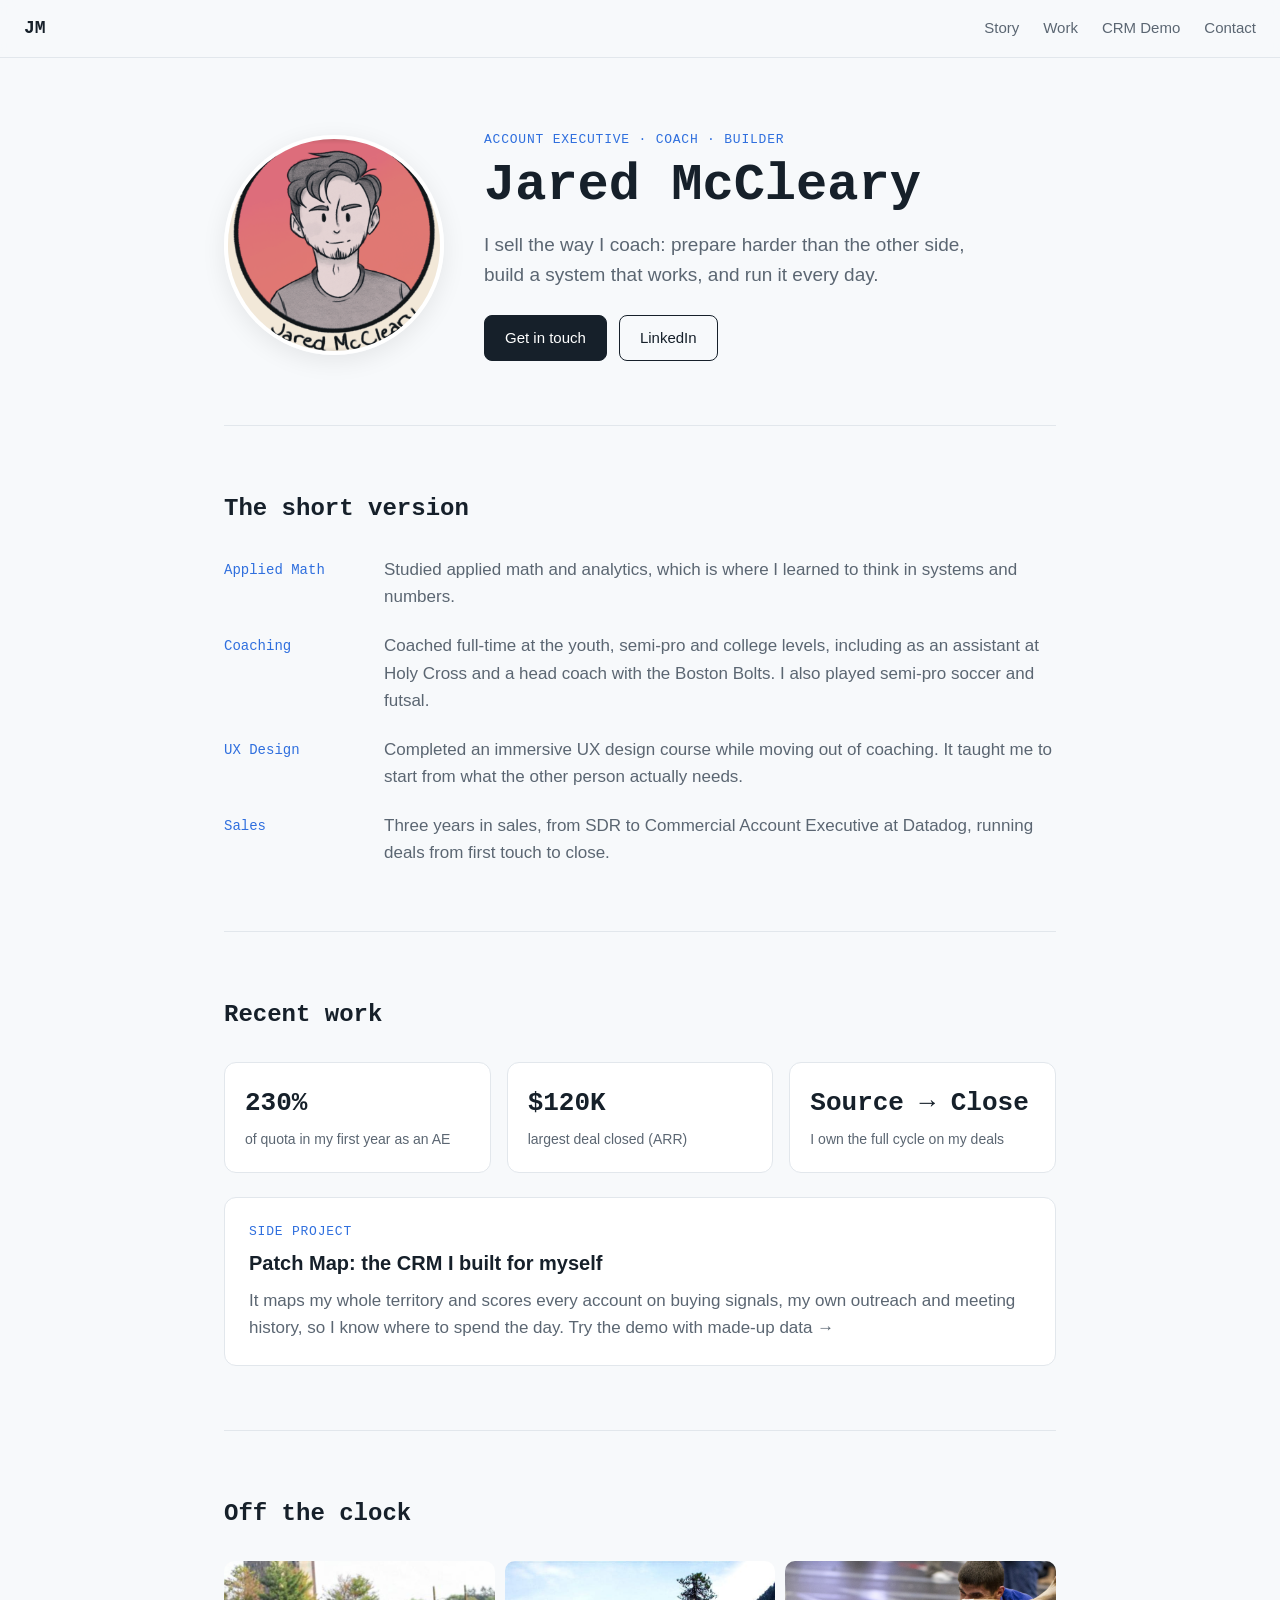
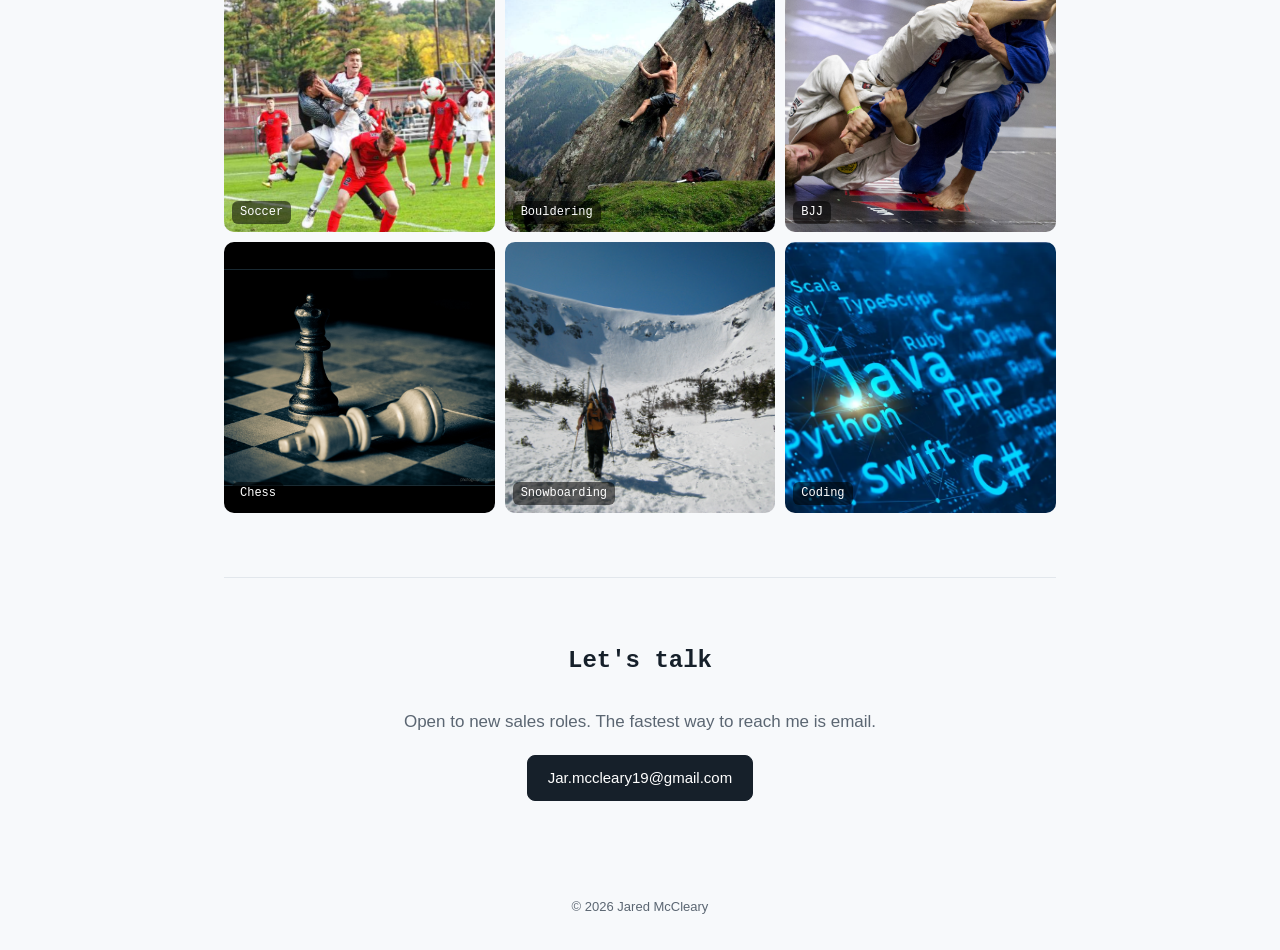
==== index.html @ 255478f6 "Update index.html" ====
<!DOCTYPE html>
<html lang="en">
<head>
  <meta charset="UTF-8">
  <meta name="viewport" content="width=device-width, initial-scale=1.0">
  <title>Jared McCleary</title>
  <meta name="description" content="Jared McCleary: Account Executive, former soccer coach, applied math grad.">
  <link rel="icon" href="OGLOGO.png">
  <link rel="stylesheet" href="style.css">
  <script src="Website.js" defer></script>
</head>
<body>

  <nav class="nav" id="nav">
    <a href="#top" class="nav-name">JM</a>
    <button class="nav-toggle" aria-label="Menu" onclick="toggleNav()">&#9776;</button>
    <div class="nav-links">
      <a href="#story">Story</a>
      <a href="#work">Work</a>
      <a href="crm-demo.html">CRM Demo</a>
      <a href="#contact">Contact</a>
    </div>
  </nav>

  <main id="top">

    <!-- HERO -->
    <section class="hero">
      <img class="hero-photo" src="CartoonHeadshot.png" alt="Jared McCleary">
      <div>
        <p class="eyebrow">Account Executive · Coach · Builder</p>
        <h1>Jared McCleary</h1>
        <p class="lede">
          I sell the way I coach: prepare harder than the other side,
          build a system that works, and run it every day.
        </p>
        <div class="hero-actions">
          <a class="btn" href="#contact">Get in touch</a>
          <!-- Replace with your LinkedIn URL -->
          <a class="btn btn-ghost" href="https://www.linkedin.com/in/jaredmccleary/" target="_blank" rel="noopener">LinkedIn</a>
        </div>
      </div>
    </section>

    <!-- STORY -->
    <section id="story" class="section">
      <h2>The short version</h2>
      <ol class="timeline">
        <li>
          <span class="tl-label">Applied Math</span>
          <p>Studied applied math and analytics, which is where I learned to think in systems and numbers.</p>
        </li>
        <li>
          <span class="tl-label">Coaching</span>
          <p>Coached full-time at the youth, semi-pro and college levels, including as an assistant at Holy Cross and a head coach with the Boston Bolts. I also played semi-pro soccer and futsal.</p>
        </li>
        <li>
          <span class="tl-label">UX Design</span>
          <p>Completed an immersive UX design course while moving out of coaching. It taught me to start from what the other person actually needs.</p>
        </li>
        <li>
          <span class="tl-label">Sales</span>
          <p>Three years in sales, from SDR to Commercial Account Executive at Datadog, running deals from first touch to close.</p>
        </li>
      </ol>
    </section>

    <!-- WORK -->
    <section id="work" class="section">
      <h2>Recent work</h2>
      <div class="stats">
        <div class="stat"><span class="stat-num">230%</span><span class="stat-label">of quota in my first year as an AE</span></div>
        <div class="stat"><span class="stat-num">$120K</span><span class="stat-label">largest deal closed (ARR)</span></div>
        <div class="stat"><span class="stat-num">Source → Close</span><span class="stat-label">I own the full cycle on my deals</span></div>
      </div>

      <a class="project" href="crm-demo.html">
        <div>
          <p class="eyebrow">Side project</p>
          <h3>Patch Map: the CRM I built for myself</h3>
          <p>It maps my whole territory and scores every account on buying signals, my own outreach and meeting history, so I know where to spend the day. Try the demo with made-up data &rarr;</p>
        </div>
      </a>
    </section>

    <!-- OFF THE CLOCK -->
    <section class="section">
      <h2>Off the clock</h2>
      <div class="gallery">
        <figure class="hover-video">
          <img src="soccer.jpeg" alt="Soccer">
          <video src="soccer.mp4" muted loop playsinline preload="none"></video>
          <figcaption>Soccer</figcaption>
        </figure>
        <figure><img src="Bouldering.jpg" alt="Bouldering"><figcaption>Bouldering</figcaption></figure>
        <figure><img src="BJJ.jpg" alt="Brazilian jiu-jitsu"><figcaption>BJJ</figcaption></figure>
        <figure><img src="checkmate.jpg" alt="Chess"><figcaption>Chess</figcaption></figure>
        <figure><img src="TuckerMans.jpeg" alt="Tuckerman Ravine"><figcaption>Snowboarding</figcaption></figure>
        <figure><img src="coding.webp" alt="Coding"><figcaption>Coding</figcaption></figure>
      </div>
    </section>

    <!-- CONTACT -->
    <section id="contact" class="section contact">
      <h2>Let's talk</h2>
      <p>Open to new sales roles. The fastest way to reach me is email.</p>
      <a class="btn" href="mailto:Jar.mccleary19@gmail.com">Jar.mccleary19@gmail.com</a>
    </section>

  </main>

  <footer class="footer">© <span id="year"></span> Jared McCleary</footer>
</body>
</html>
---- style.css ----
/* style.css */
:root {
  --bg: #f7f9fb;
  --ink: #16202a;
  --muted: #5b6672;
  --line: #e2e7ec;
  --accent: #2f6fde;
  --mono: "Lucida Console", "Courier New", ui-monospace, monospace;
  --sans: -apple-system, BlinkMacSystemFont, "Segoe UI", Roboto, Helvetica, Arial, sans-serif;
}

* { box-sizing: border-box; margin: 0; padding: 0; }
html { scroll-behavior: smooth; }
body { background: var(--bg); color: var(--ink); font-family: var(--sans); line-height: 1.6; font-size: 17px; }
img { display: block; max-width: 100%; }
a { color: inherit; }

/* Nav */
.nav {
  position: sticky; top: 0; z-index: 10;
  display: flex; align-items: center; justify-content: space-between;
  padding: 14px 24px; background: rgba(247, 249, 251, 0.9);
  backdrop-filter: blur(8px); border-bottom: 1px solid var(--line);
}
.nav-name { font-family: var(--mono); font-weight: bold; text-decoration: none; font-size: 18px; }
.nav-links { display: flex; gap: 24px; }
.nav-links a { text-decoration: none; color: var(--muted); font-size: 15px; }
.nav-links a:hover { color: var(--ink); }
.nav-toggle { display: none; background: none; border: 0; font-size: 22px; cursor: pointer; color: var(--ink); }

/* Layout */
main { max-width: 880px; margin: 0 auto; padding: 0 24px; }
.section { padding: 64px 0; border-top: 1px solid var(--line); }
h1 { font-family: var(--mono); font-size: clamp(36px, 6vw, 52px); line-height: 1.1; margin: 6px 0 16px; }
h2 { font-family: var(--mono); font-size: 24px; margin-bottom: 28px; }
h3 { font-size: 20px; margin: 4px 0 8px; }
.eyebrow { font-family: var(--mono); font-size: 13px; letter-spacing: .06em; text-transform: uppercase; color: var(--accent); }

/* Hero */
.hero { display: grid; grid-template-columns: 220px 1fr; gap: 40px; align-items: center; padding: 72px 0 64px; }
.hero-photo { width: 220px; height: 220px; object-fit: cover; border-radius: 50%; border: 4px solid #fff; box-shadow: 0 6px 24px rgba(0,0,0,.08); }
.lede { font-size: 19px; color: var(--muted); max-width: 520px; }
.hero-actions { display: flex; gap: 12px; margin-top: 24px; flex-wrap: wrap; }

.btn {
  display: inline-block; padding: 10px 20px; border-radius: 8px;
  background: var(--ink); color: #fff; text-decoration: none; font-size: 15px;
  border: 1px solid var(--ink); transition: opacity .2s;
}
.btn:hover { opacity: .85; }
.btn-ghost { background: transparent; color: var(--ink); }

/* Timeline */
.timeline { list-style: none; display: grid; gap: 22px; }
.timeline li { display: grid; grid-template-columns: 140px 1fr; gap: 20px; }
.tl-label { font-family: var(--mono); font-size: 14px; color: var(--accent); padding-top: 3px; }
.timeline p { color: var(--muted); }

/* Stats */
.stats { display: grid; grid-template-columns: repeat(3, 1fr); gap: 16px; margin-bottom: 24px; }
.stat { background: #fff; border: 1px solid var(--line); border-radius: 12px; padding: 20px; }
.stat-num { display: block; font-family: var(--mono); font-size: 26px; font-weight: bold; }
.stat-label { font-size: 14px; color: var(--muted); }

/* Project card */
.project {
  display: block; text-decoration: none; background: #fff;
  border: 1px solid var(--line); border-radius: 12px; padding: 24px;
  transition: border-color .2s, transform .2s;
}
.project:hover { border-color: var(--accent); transform: translateY(-2px); }
.project p:last-child { color: var(--muted); }

/* Gallery */
.gallery { display: grid; grid-template-columns: repeat(3, 1fr); gap: 10px; }
.gallery figure { position: relative; overflow: hidden; border-radius: 10px; aspect-ratio: 1; }
.gallery img { width: 100%; height: 100%; object-fit: cover; transition: transform .4s; }
.gallery figure:hover img { transform: scale(1.04); }
.gallery figcaption {
  position: absolute; left: 8px; bottom: 8px; padding: 2px 8px; border-radius: 6px;
  background: rgba(0,0,0,.55); color: #fff; font-size: 12px; font-family: var(--mono);
}

/* Contact */
.contact { text-align: center; }
.contact p { color: var(--muted); margin-bottom: 20px; }

.footer { text-align: center; padding: 32px; font-size: 13px; color: var(--muted); }

/* Mobile */
@media (max-width: 680px) {
  .nav-toggle { display: block; }
  .nav-links { display: none; position: absolute; top: 100%; left: 0; right: 0; flex-direction: column; gap: 0; background: var(--bg); border-bottom: 1px solid var(--line); }
  .nav.open .nav-links { display: flex; }
  .nav-links a { padding: 14px 24px; }
  .hero { grid-template-columns: 1fr; text-align: center; justify-items: center; gap: 24px; padding-top: 48px; }
  .hero-photo { width: 160px; height: 160px; }
  .hero-actions { justify-content: center; }
  .timeline li { grid-template-columns: 1fr; gap: 4px; }
  .stats { grid-template-columns: 1fr; }
  .gallery { grid-template-columns: repeat(2, 1fr); }
}

/* Hover-to-play video tiles */
.hover-video video {
  position: absolute; inset: 0;
  width: 100%; height: 100%; object-fit: cover;
}
.hover-video img {
  position: relative; z-index: 1;
  transition: opacity .3s, transform .4s;
}
.hover-video.playing img { opacity: 0; }
.hover-video figcaption { z-index: 2; }
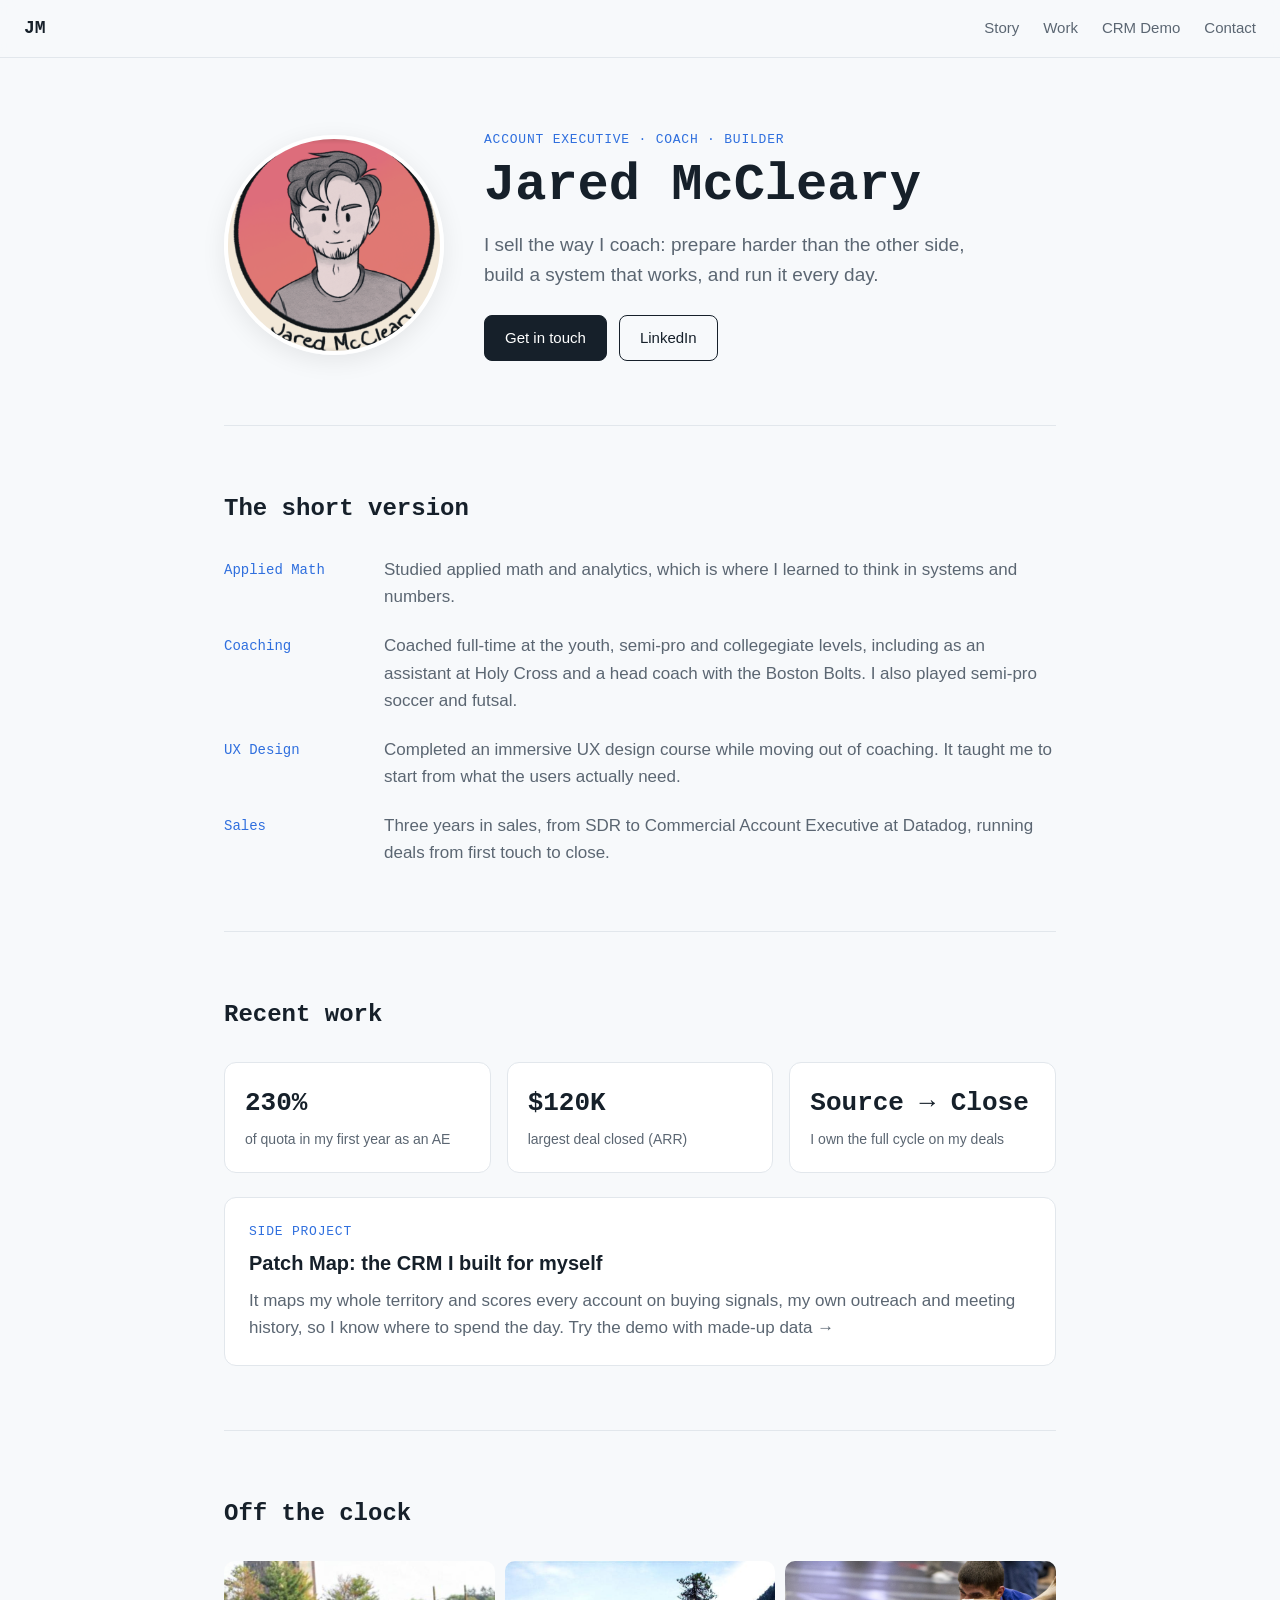
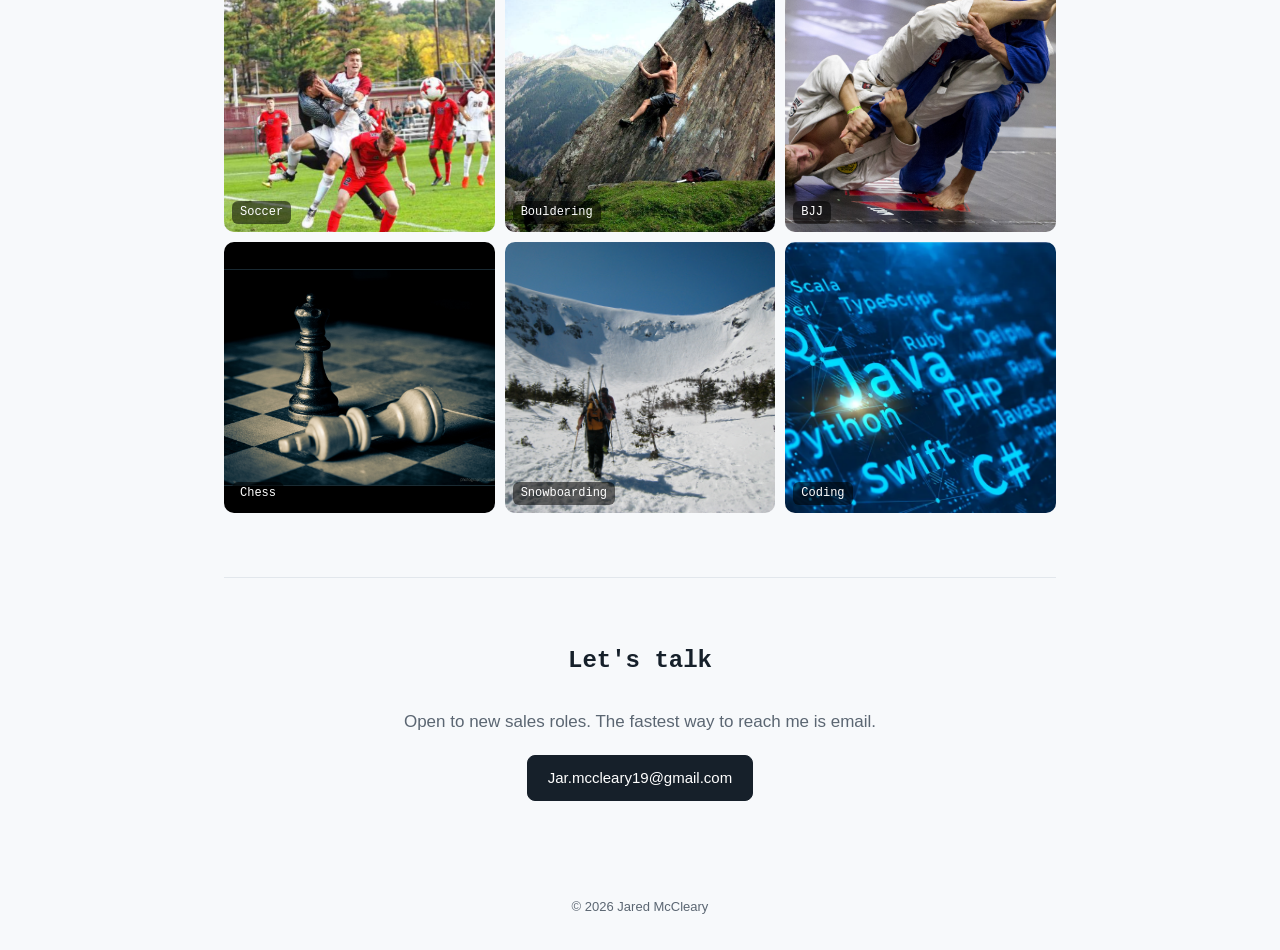
==== commit 086e195f: "Update index.html" ====
--- a/index.html
+++ b/index.html
@@ -52,11 +52,11 @@
         </li>
         <li>
           <span class="tl-label">Coaching</span>
-          <p>Coached full-time at the youth, semi-pro and college levels, including as an assistant at Holy Cross and a head coach with the Boston Bolts. I also played semi-pro soccer and futsal.</p>
+          <p>Coached full-time at the youth, semi-pro and collegegiate levels, including as an assistant at Holy Cross and a head coach with the Boston Bolts. I also played semi-pro soccer and futsal.</p>
         </li>
         <li>
           <span class="tl-label">UX Design</span>
-          <p>Completed an immersive UX design course while moving out of coaching. It taught me to start from what the other person actually needs.</p>
+          <p>Completed an immersive UX design course while moving out of coaching. It taught me to start from what the users actually need.</p>
         </li>
         <li>
           <span class="tl-label">Sales</span>
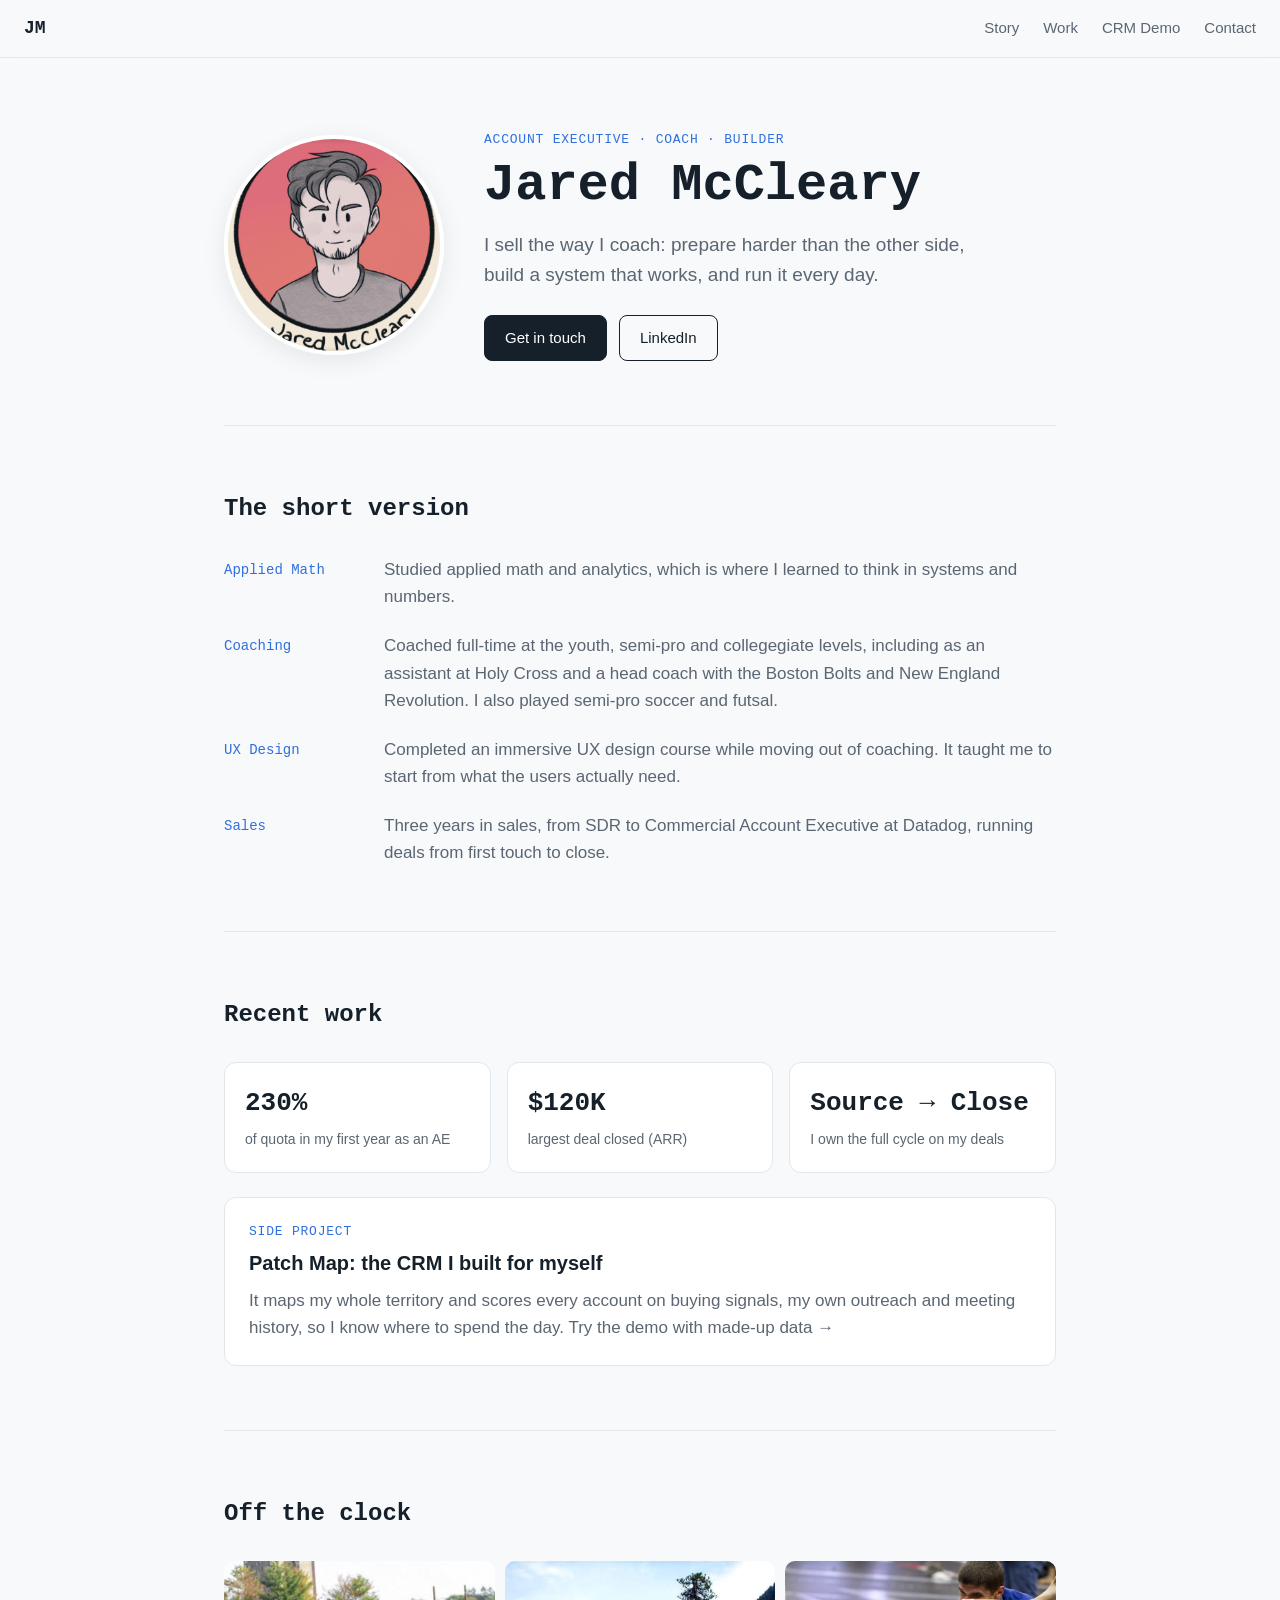
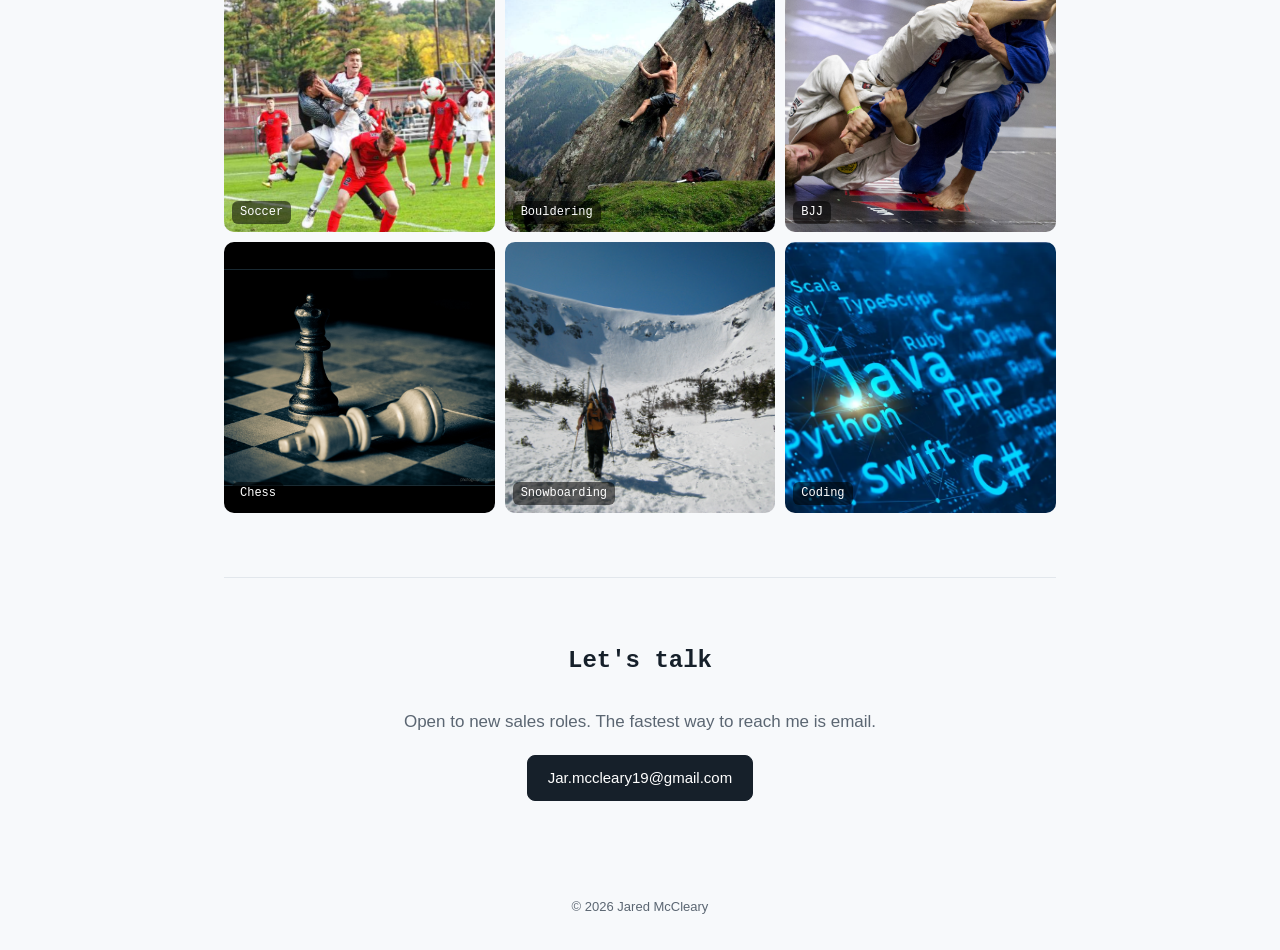
==== commit e0b4bf13: "Update index.html" ====
--- a/index.html
+++ b/index.html
@@ -52,7 +52,7 @@
         </li>
         <li>
           <span class="tl-label">Coaching</span>
-          <p>Coached full-time at the youth, semi-pro and collegegiate levels, including as an assistant at Holy Cross and a head coach with the Boston Bolts. I also played semi-pro soccer and futsal.</p>
+          <p>Coached full-time at the youth, semi-pro and collegegiate levels, including as an assistant at Holy Cross and a head coach with the Boston Bolts and New England Revolution. I also played semi-pro soccer and futsal.</p>
         </li>
         <li>
           <span class="tl-label">UX Design</span>
@@ -95,7 +95,11 @@
         <figure><img src="Bouldering.jpg" alt="Bouldering"><figcaption>Bouldering</figcaption></figure>
         <figure><img src="BJJ.jpg" alt="Brazilian jiu-jitsu"><figcaption>BJJ</figcaption></figure>
         <figure><img src="checkmate.jpg" alt="Chess"><figcaption>Chess</figcaption></figure>
-        <figure><img src="TuckerMans.jpeg" alt="Tuckerman Ravine"><figcaption>Snowboarding</figcaption></figure>
+        <figure class="hover-video">
+          <img src="TuckerMans.jpeg" alt="Snowboarding">
+          <video src="snowboarding.mp4" muted loop playsinline preload="none"></video>
+          <figcaption>Snowboarding</figcaption>
+        </figure>
         <figure><img src="coding.webp" alt="Coding"><figcaption>Coding</figcaption></figure>
       </div>
     </section>
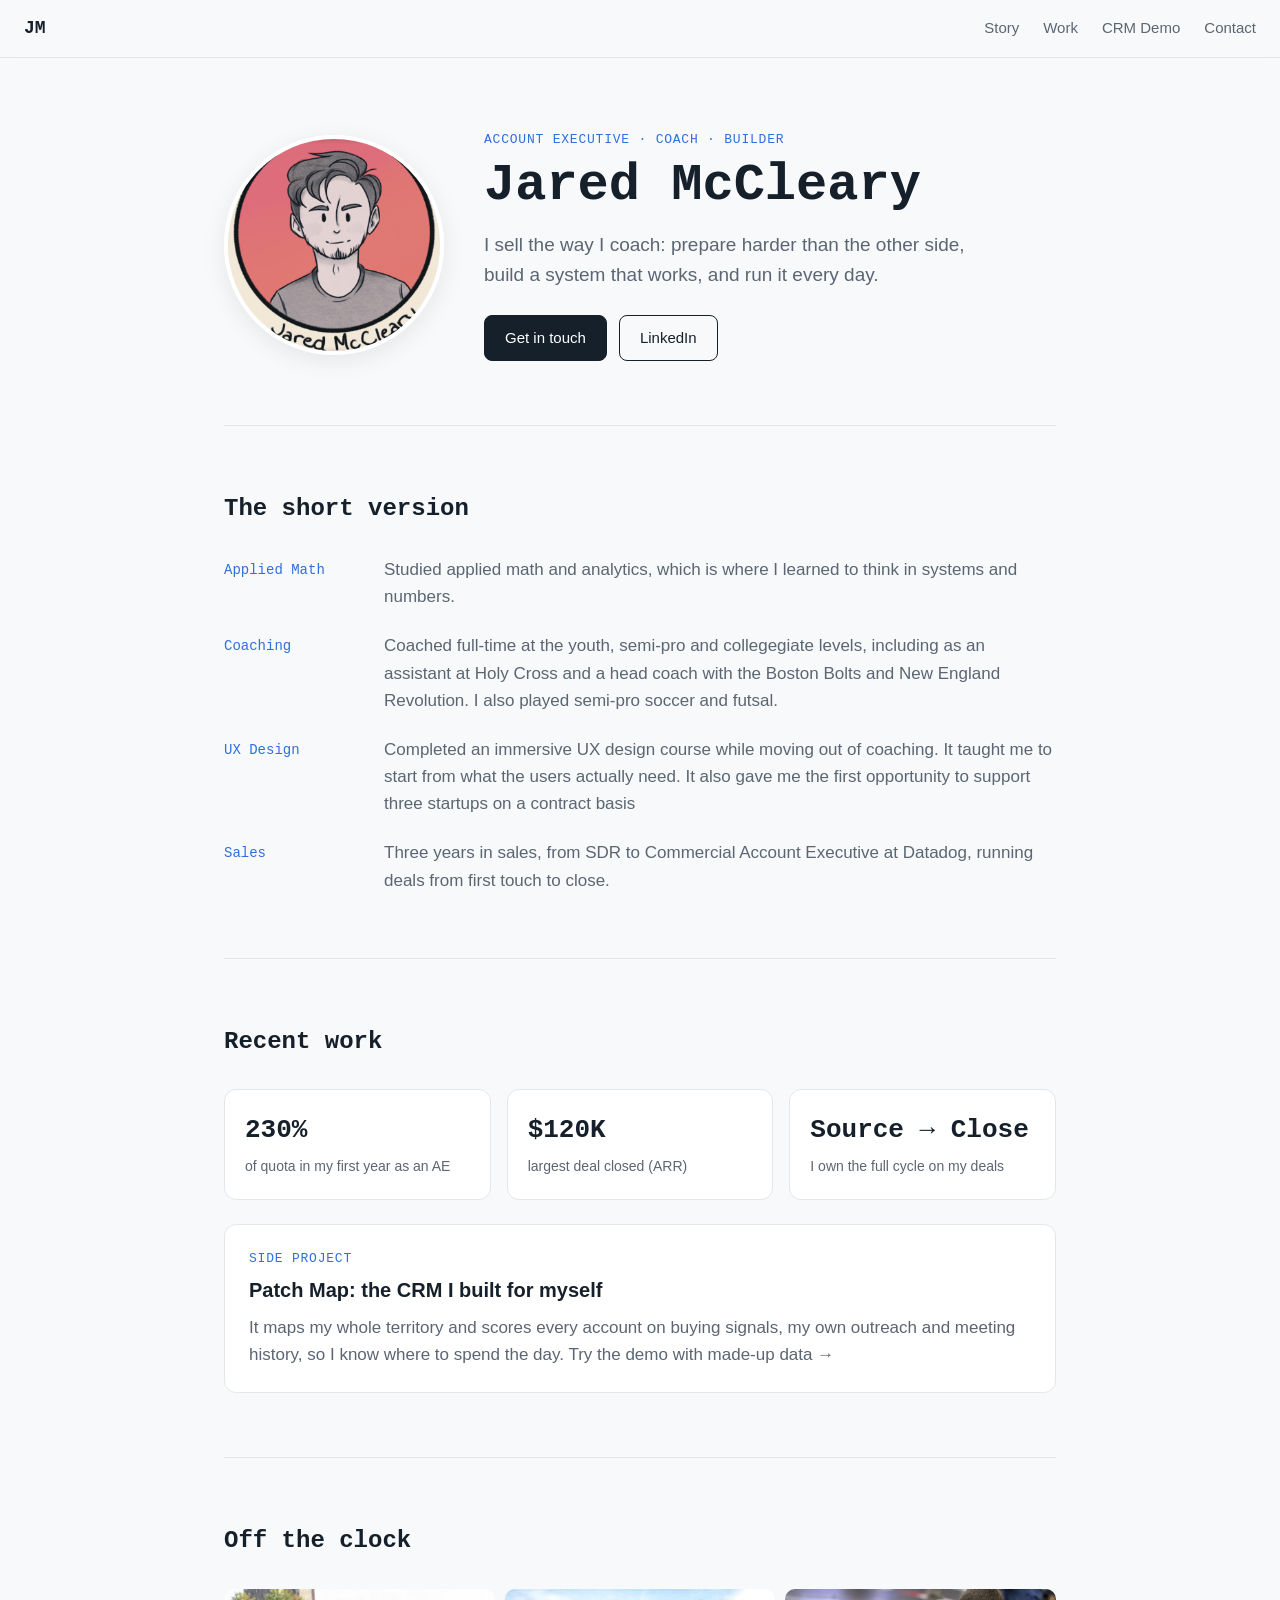
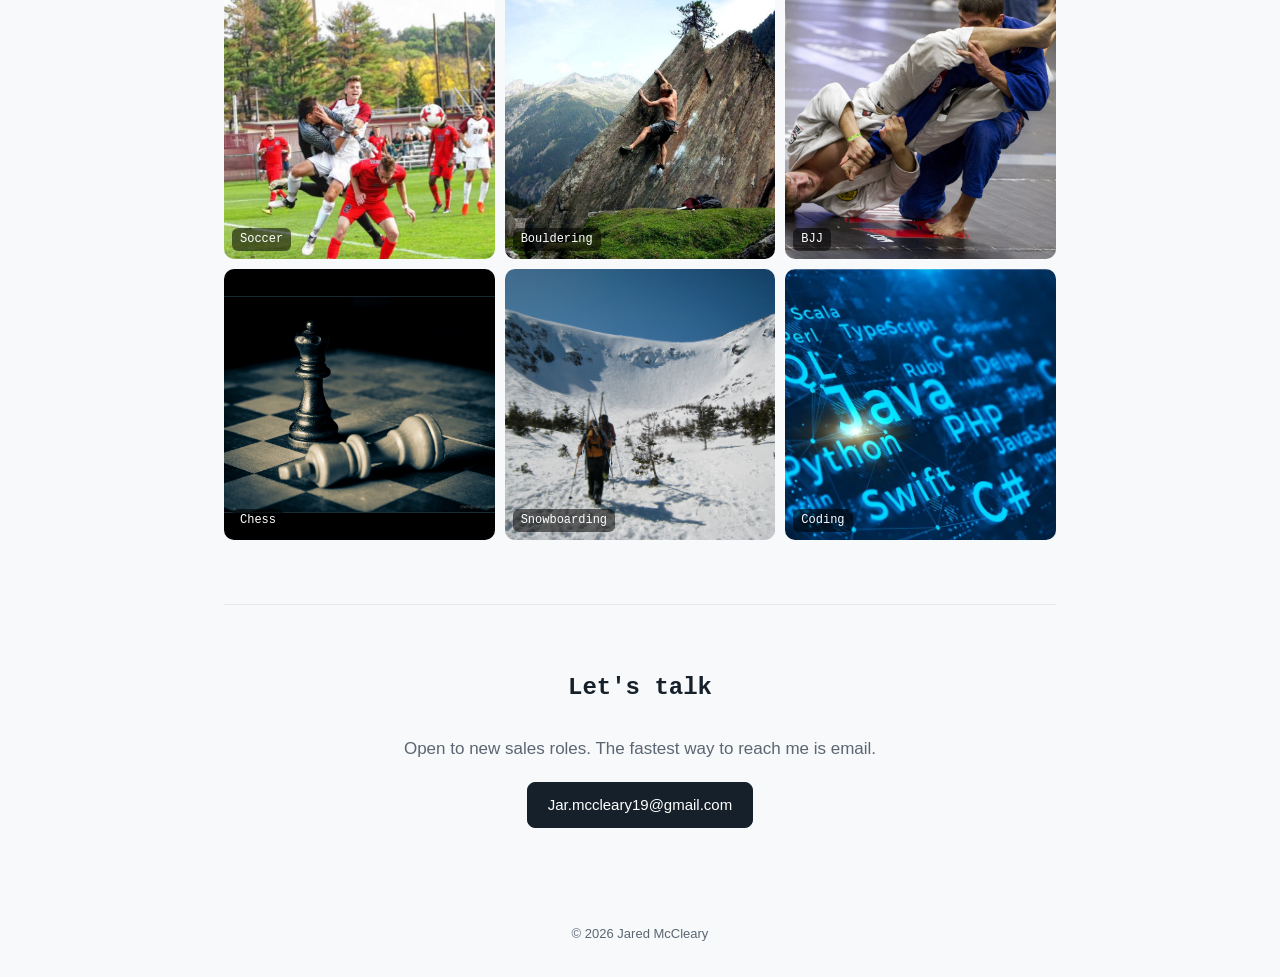
==== commit 5b2492fa: "Update index.html" ====
--- a/index.html
+++ b/index.html
@@ -56,7 +56,7 @@
         </li>
         <li>
           <span class="tl-label">UX Design</span>
-          <p>Completed an immersive UX design course while moving out of coaching. It taught me to start from what the users actually need.</p>
+          <p>Completed an immersive UX design course while moving out of coaching. It taught me to start from what the users actually need. It also gave me the first opportunity to support three startups on a contract basis</p>
         </li>
         <li>
           <span class="tl-label">Sales</span>
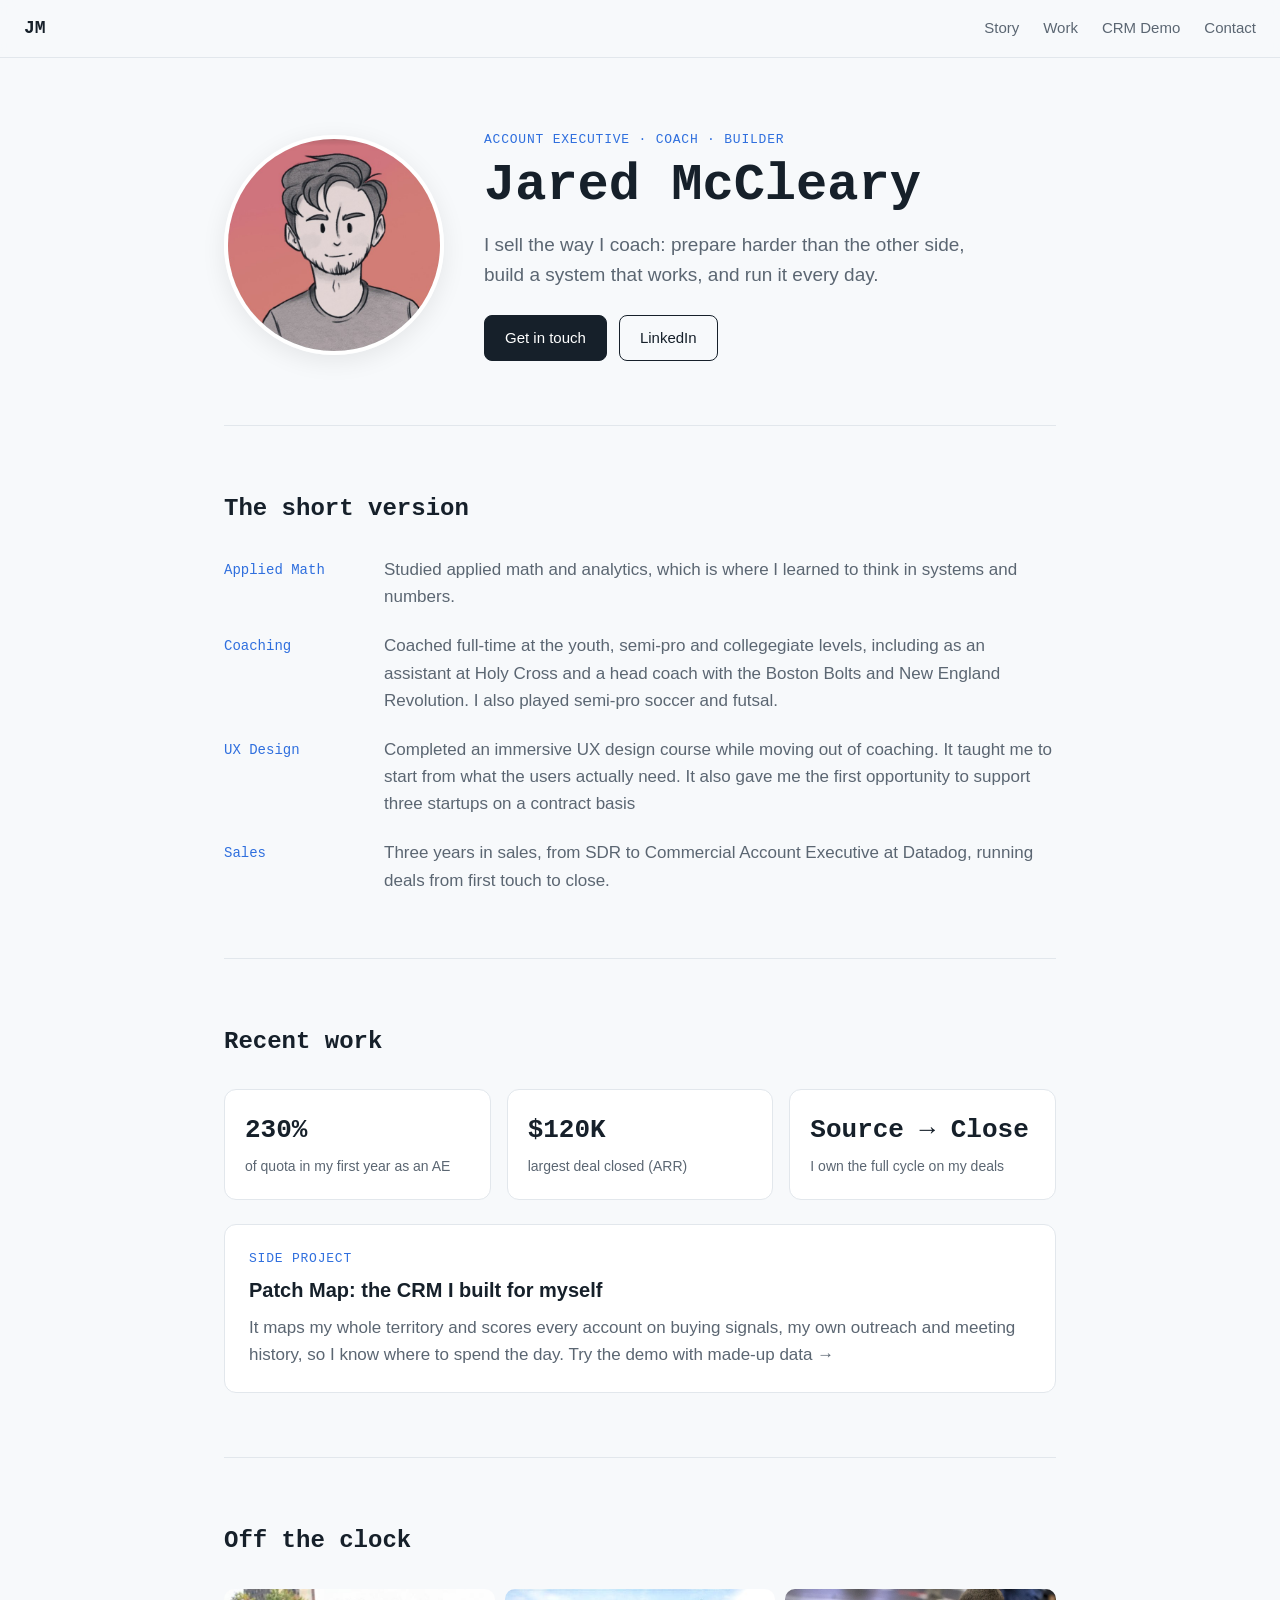
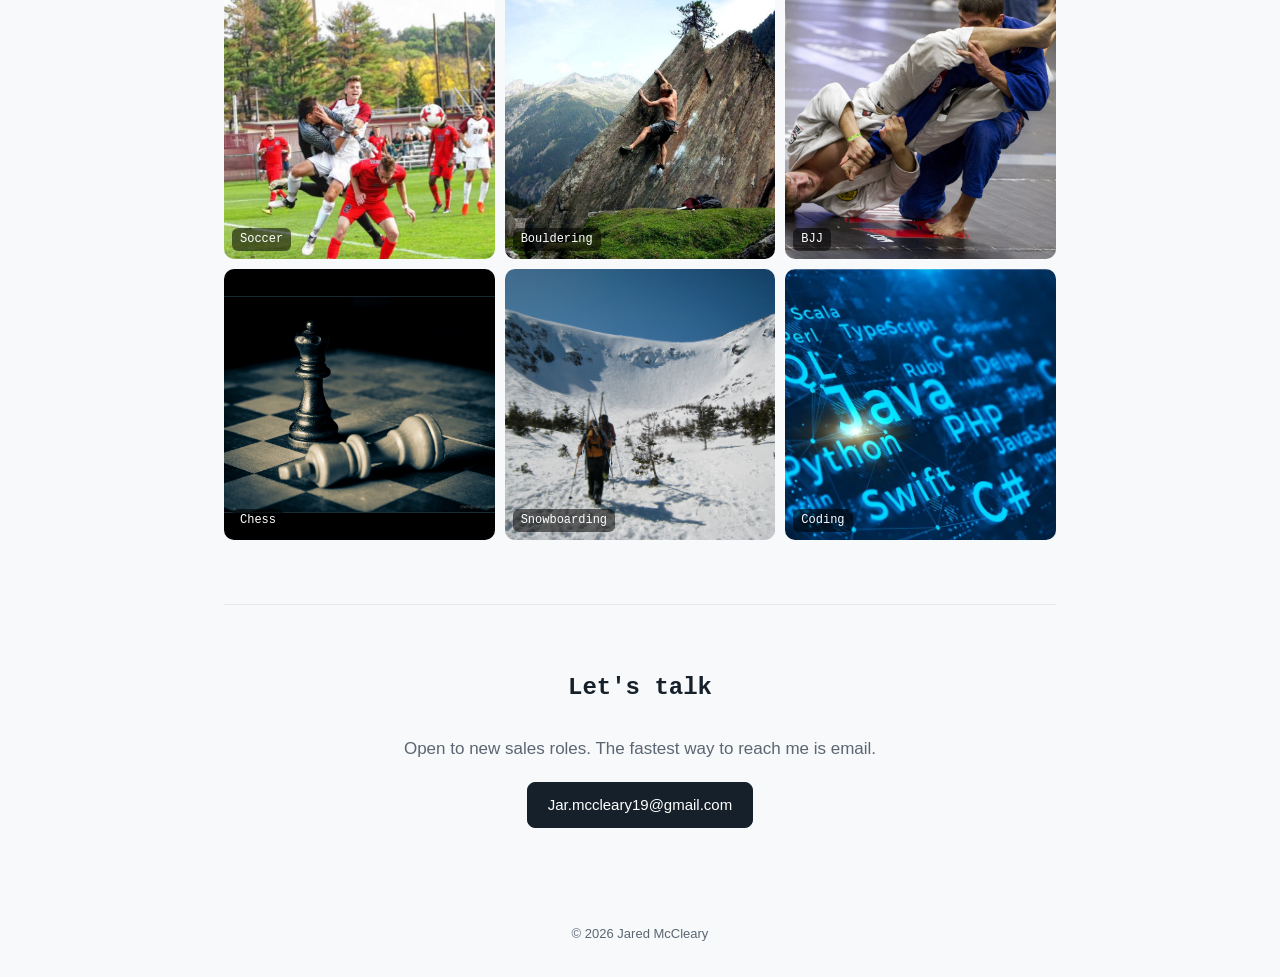
==== commit 5dd3d494: "Update index.html" ====
--- a/index.html
+++ b/index.html
@@ -26,7 +26,7 @@
 
     <!-- HERO -->
     <section class="hero">
-      <img class="hero-photo" src="CartoonHeadshot.png" alt="Jared McCleary">
+      <img class="hero-photo" src="CartoonHeadshot.jpeg" alt="Jared McCleary">
       <div>
         <p class="eyebrow">Account Executive · Coach · Builder</p>
         <h1>Jared McCleary</h1>
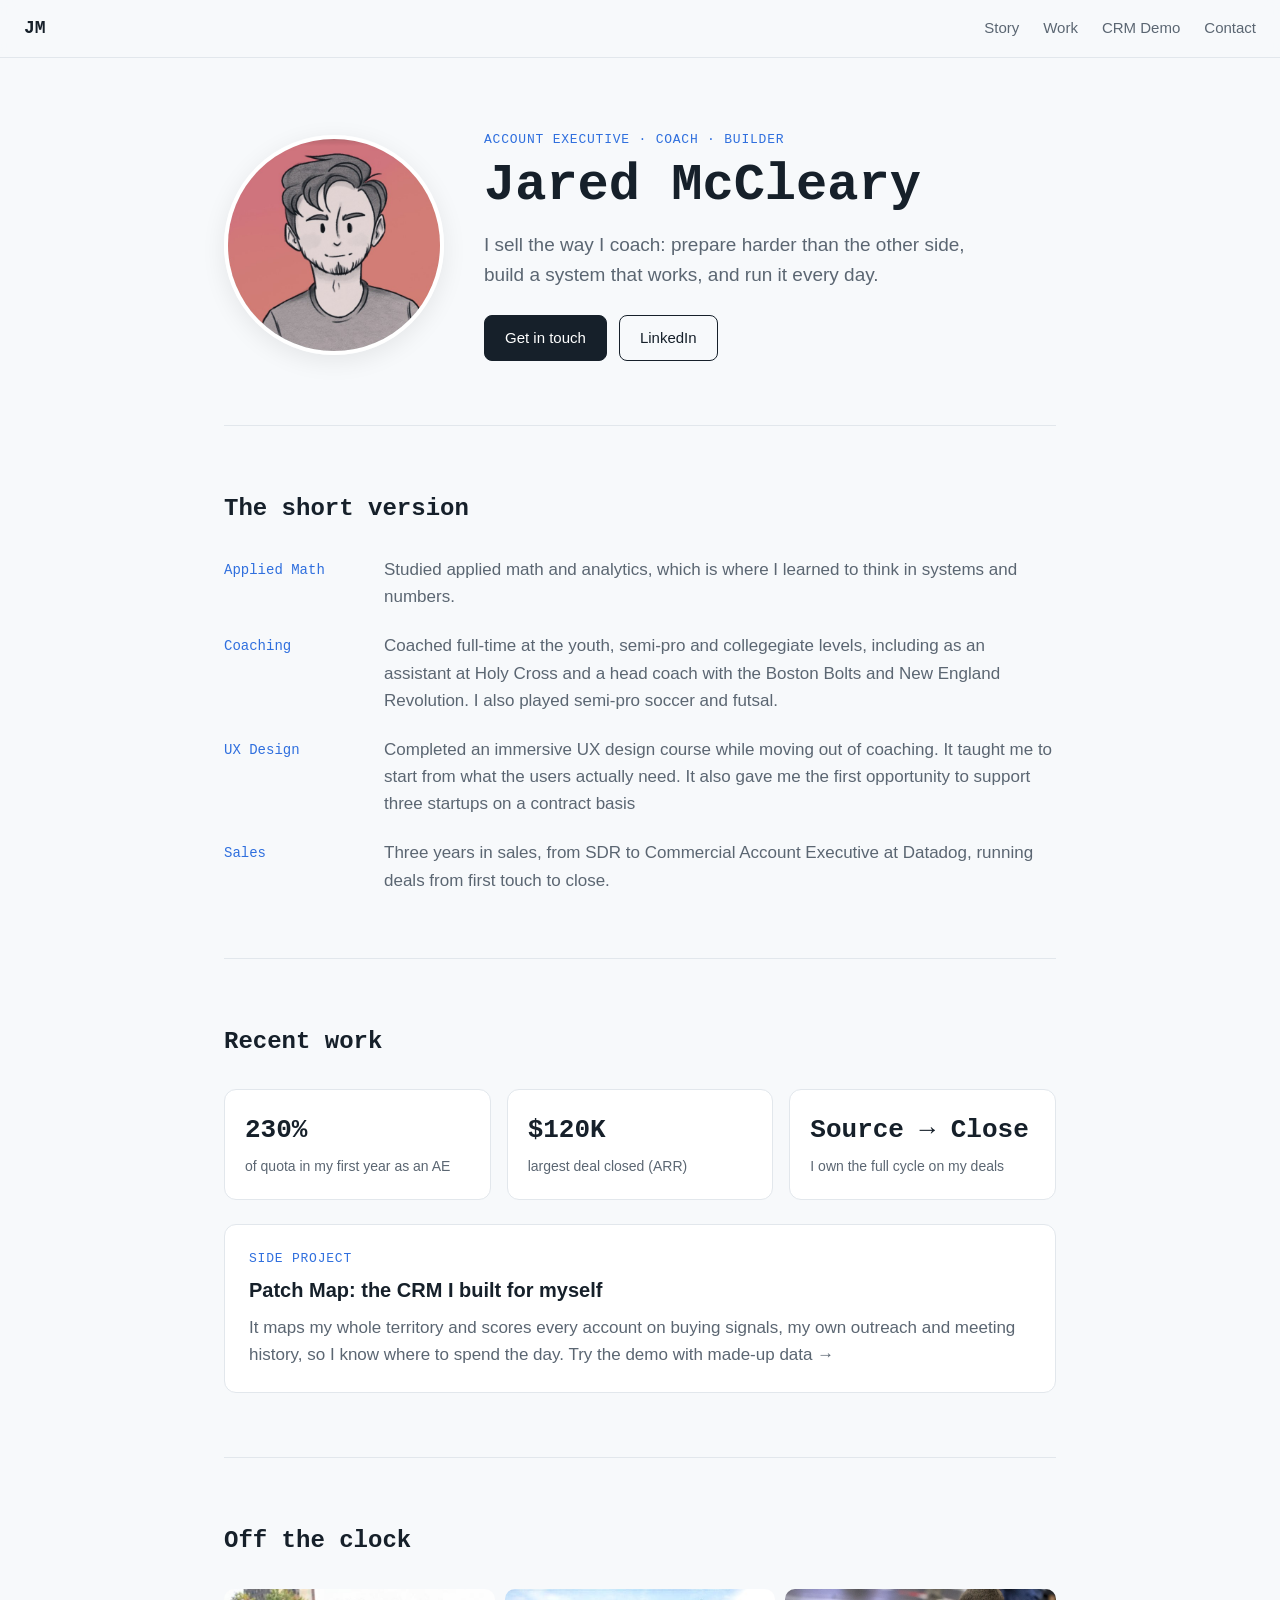
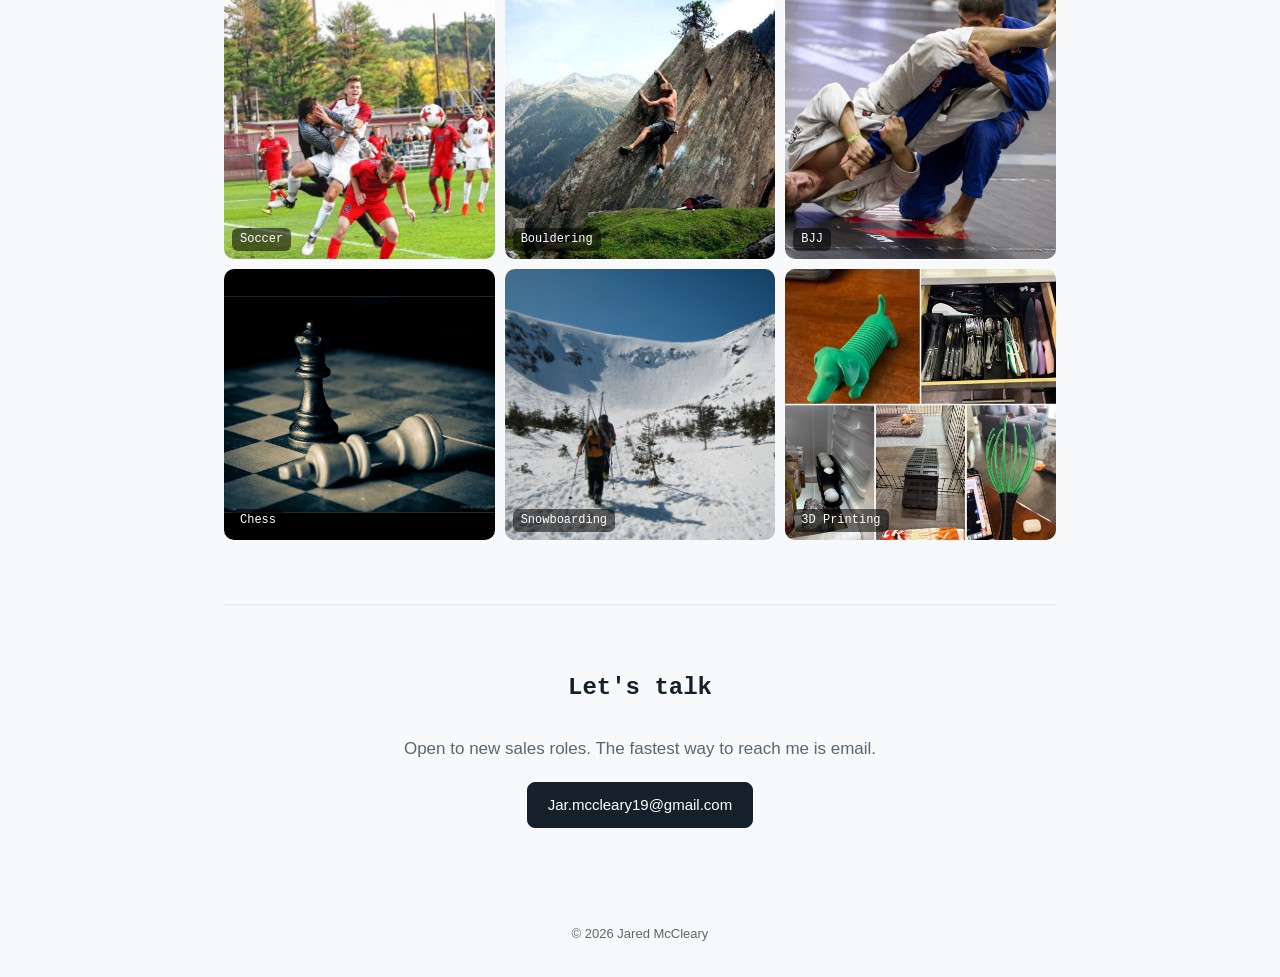
==== commit c79c5c31: "Update index.html" ====
--- a/index.html
+++ b/index.html
@@ -100,7 +100,7 @@
           <video src="snowboarding.mp4" muted loop playsinline preload="none"></video>
           <figcaption>Snowboarding</figcaption>
         </figure>
-        <figure><img src="coding.webp" alt="Coding"><figcaption>Coding</figcaption></figure>
+        <figure><img src="3dprinting.jpg" alt="Coding"><figcaption>3D Printing</figcaption></figure>
       </div>
     </section>
 
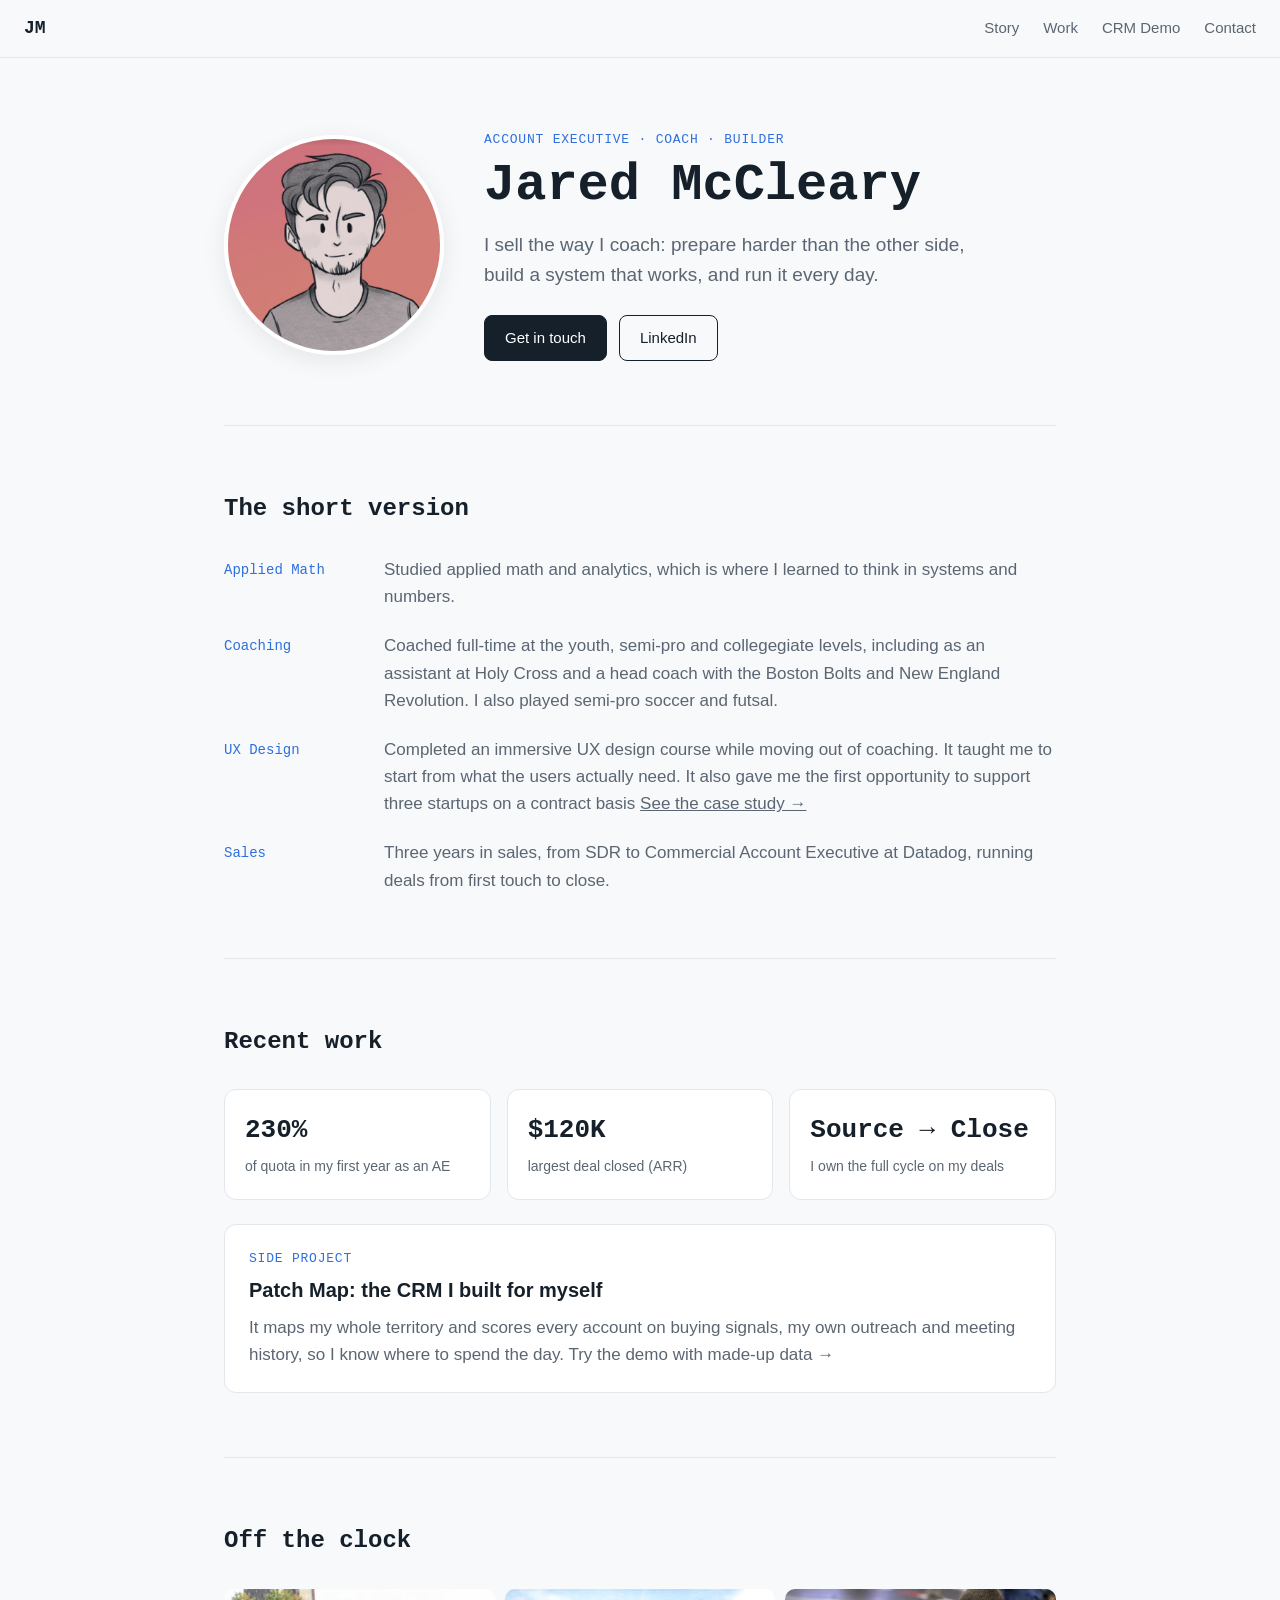
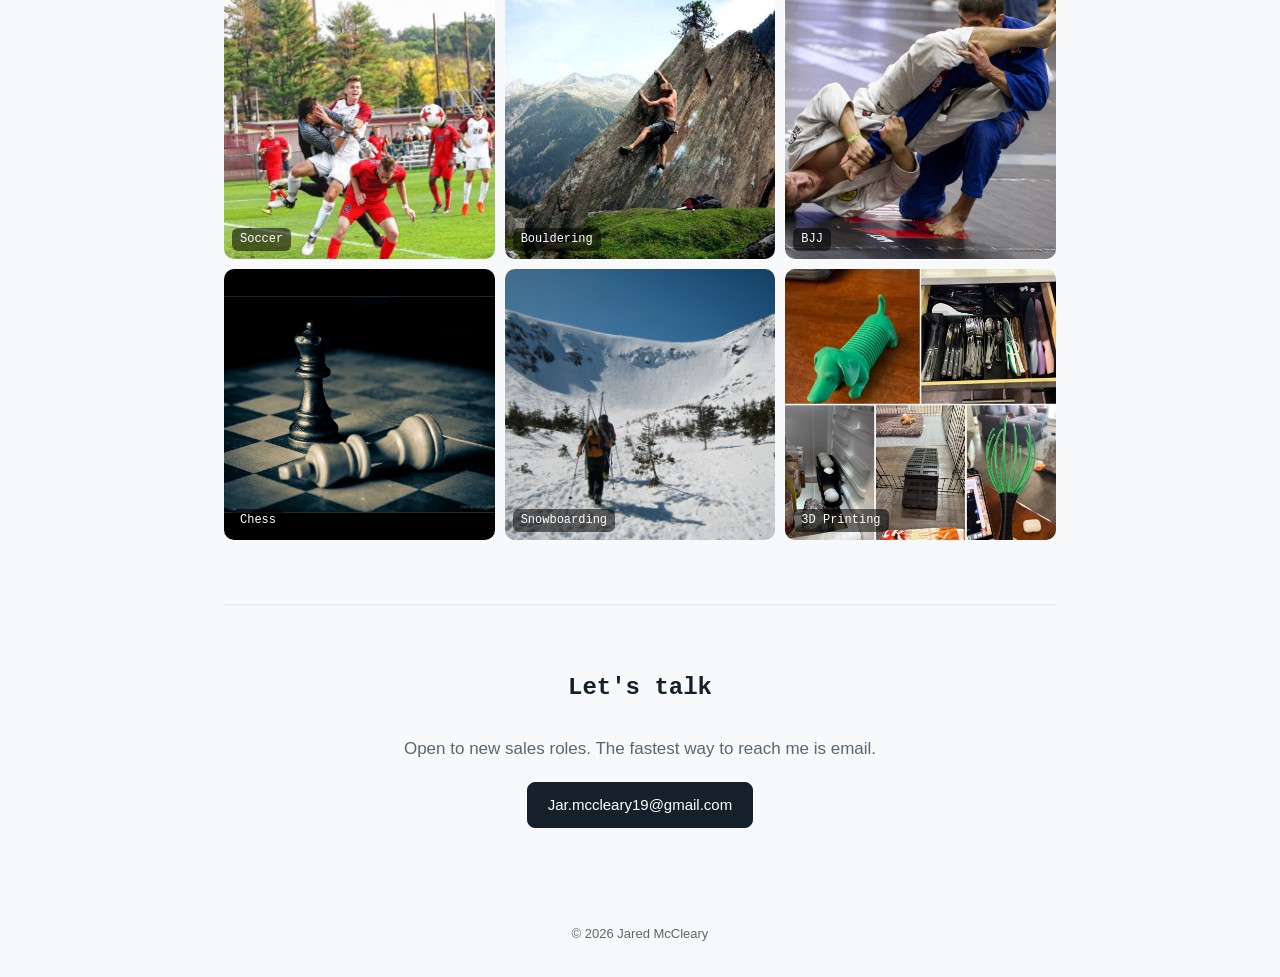
==== commit 738104b7: "Update index.html" ====
--- a/index.html
+++ b/index.html
@@ -56,7 +56,7 @@
         </li>
         <li>
           <span class="tl-label">UX Design</span>
-          <p>Completed an immersive UX design course while moving out of coaching. It taught me to start from what the users actually need. It also gave me the first opportunity to support three startups on a contract basis</p>
+          <p>Completed an immersive UX design course while moving out of coaching. It taught me to start from what the users actually need. It also gave me the first opportunity to support three startups on a contract basis  <a href="ux-work.html">See the case study &rarr;</a> </p>
         </li>
         <li>
           <span class="tl-label">Sales</span>
